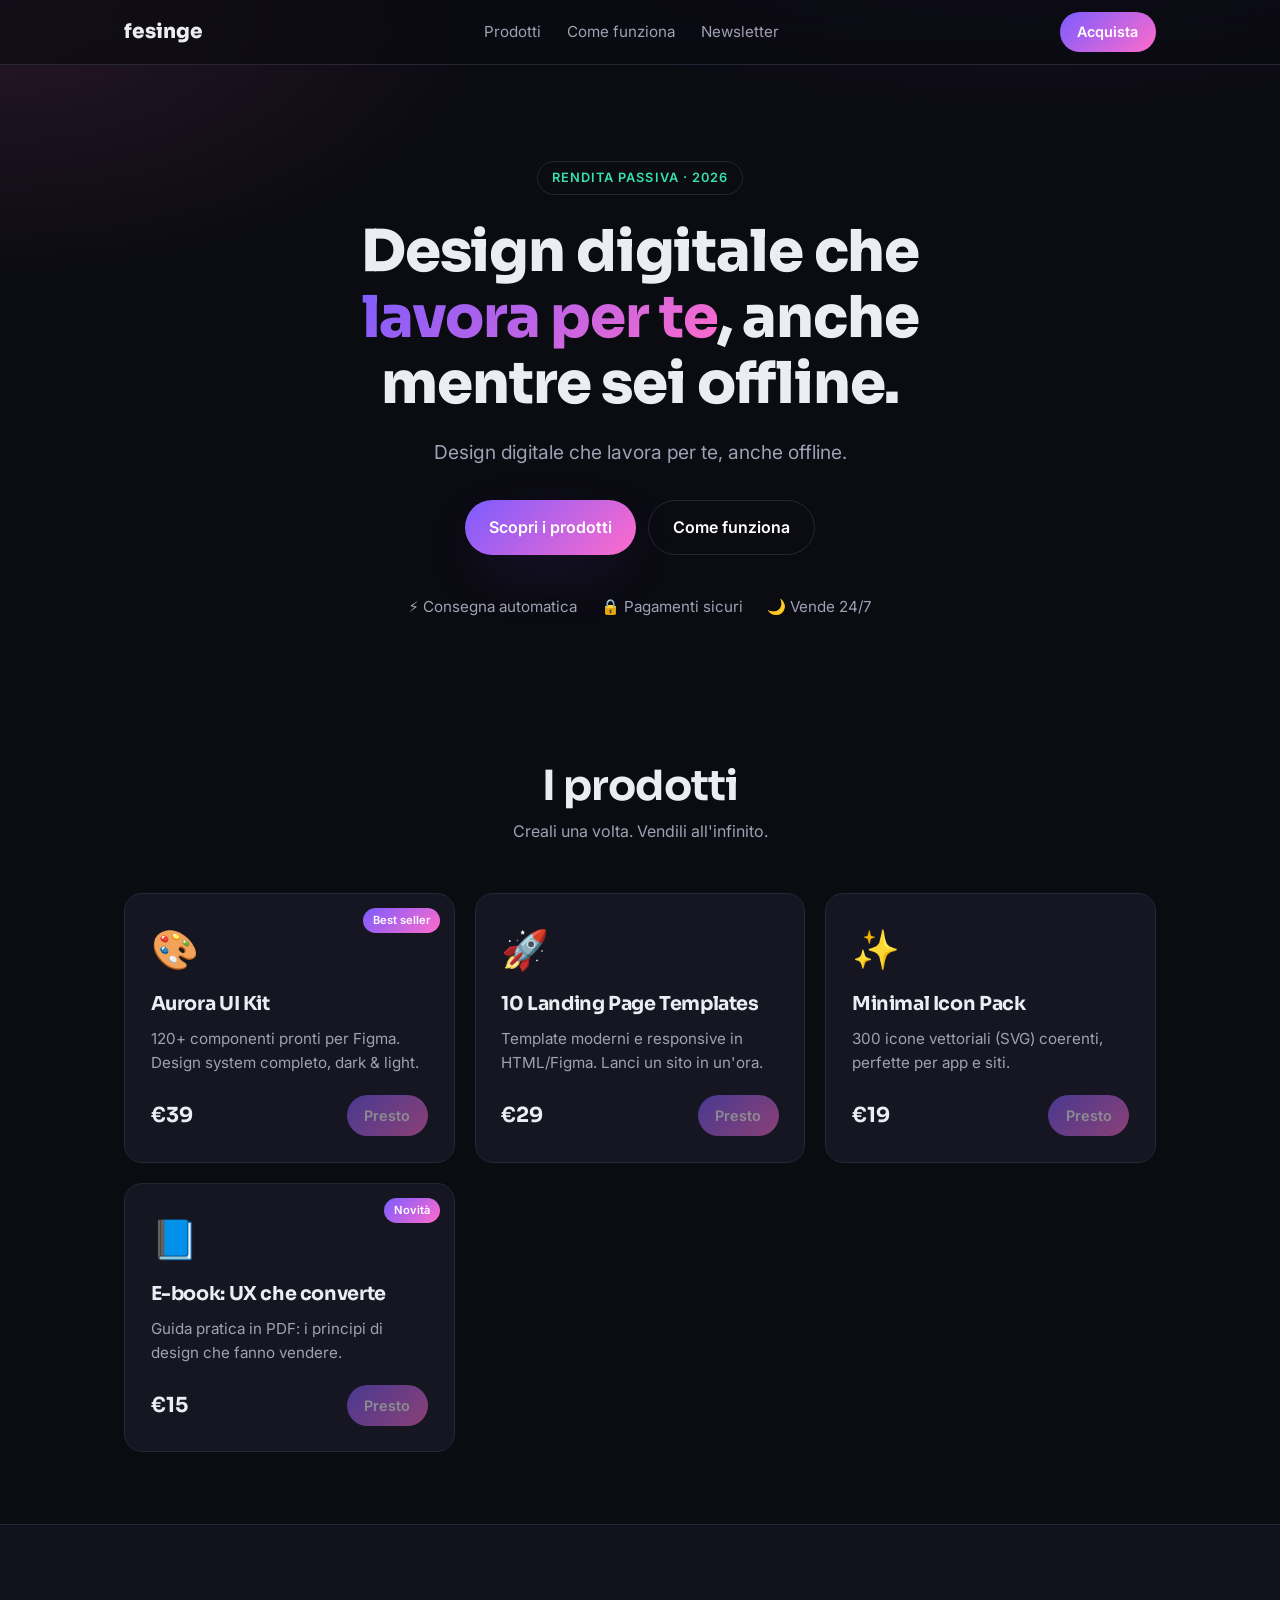
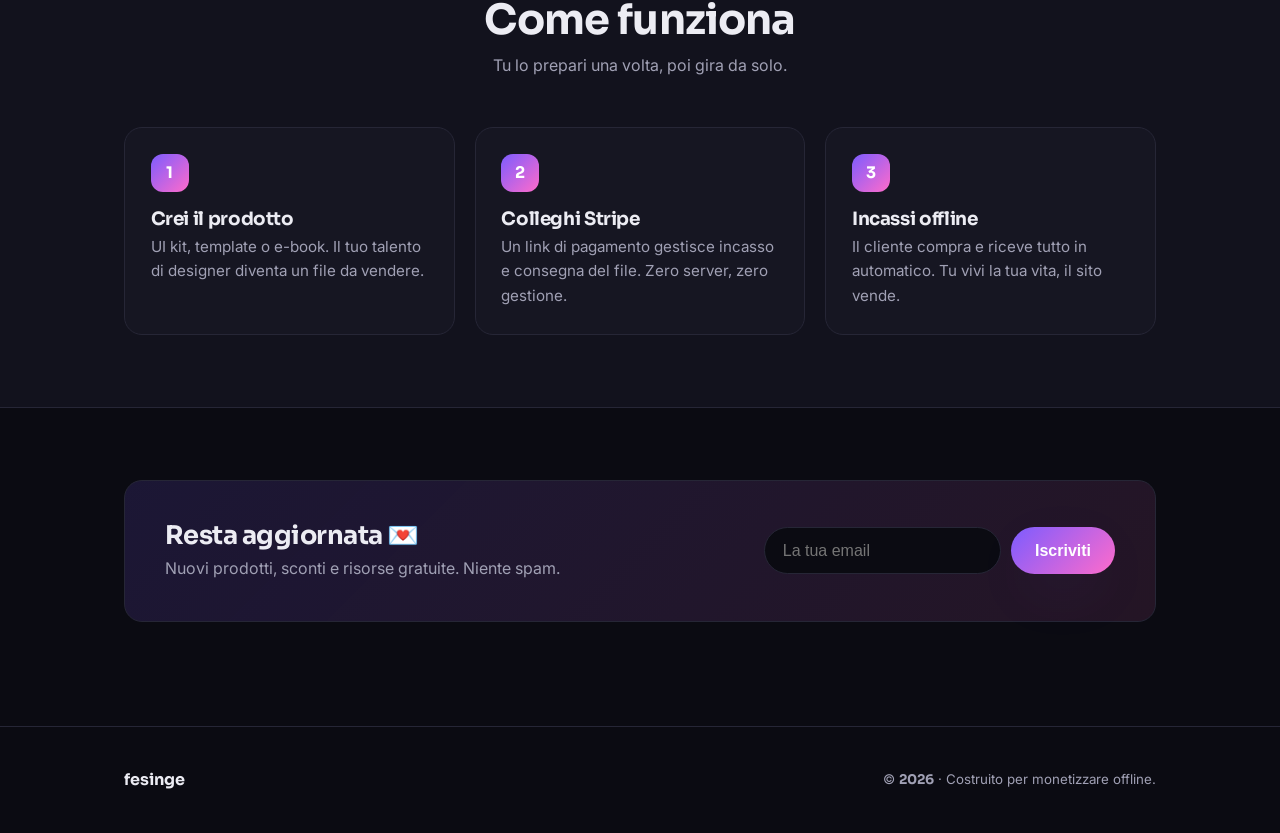
==== docs/index.html @ 43207b24 "Add static digital-products store for passive income Static, server-less storefront deployable on Gi" ====
<!DOCTYPE html>
<html lang="it">
<head>
  <meta charset="UTF-8" />
  <meta name="viewport" content="width=device-width, initial-scale=1.0" />
  <title>fesinge — Design digitale</title>
  <meta name="description" content="Store di prodotti digitali di design: UI kit, template e risorse. Acquisto e consegna automatici." />
  <link rel="preconnect" href="https://fonts.googleapis.com" />
  <link rel="preconnect" href="https://fonts.gstatic.com" crossorigin />
  <link href="https://fonts.googleapis.com/css2?family=Inter:wght@400;500;600;700;800&family=Sora:wght@600;700;800&display=swap" rel="stylesheet" />
  <link rel="stylesheet" href="styles.css" />
</head>
<body>
  <!-- ===================== NAV ===================== -->
  <header class="nav" id="nav">
    <div class="container nav__inner">
      <a href="#top" class="brand" data-brand-name>fesinge</a>
      <nav class="nav__links">
        <a href="#prodotti">Prodotti</a>
        <a href="#come-funziona">Come funziona</a>
        <a href="#newsletter">Newsletter</a>
      </nav>
      <a href="#prodotti" class="btn btn--small">Acquista</a>
    </div>
  </header>

  <!-- ===================== HERO ===================== -->
  <section class="hero" id="top">
    <div class="container hero__inner">
      <p class="eyebrow">Rendita passiva · 2026</p>
      <h1 class="hero__title">
        Design digitale che <span class="grad">lavora per te</span>,
        anche mentre sei offline.
      </h1>
      <p class="hero__sub" data-brand-tagline></p>
      <div class="hero__cta">
        <a href="#prodotti" class="btn">Scopri i prodotti</a>
        <a href="#come-funziona" class="btn btn--ghost">Come funziona</a>
      </div>
      <ul class="hero__trust">
        <li>⚡ Consegna automatica</li>
        <li>🔒 Pagamenti sicuri</li>
        <li>🌙 Vende 24/7</li>
      </ul>
    </div>
  </section>

  <!-- ===================== PRODOTTI ===================== -->
  <section class="section" id="prodotti">
    <div class="container">
      <div class="section__head">
        <h2>I prodotti</h2>
        <p>Creali una volta. Vendili all'infinito.</p>
      </div>
      <div class="grid" id="product-grid"><!-- generato da app.js --></div>
    </div>
  </section>

  <!-- ===================== AD SLOT ===================== -->
  <div class="container ad-wrap" id="ad-slot" hidden></div>

  <!-- ===================== COME FUNZIONA ===================== -->
  <section class="section section--alt" id="come-funziona">
    <div class="container">
      <div class="section__head">
        <h2>Come funziona</h2>
        <p>Tu lo prepari una volta, poi gira da solo.</p>
      </div>
      <div class="steps">
        <div class="step">
          <span class="step__num">1</span>
          <h3>Crei il prodotto</h3>
          <p>UI kit, template o e-book. Il tuo talento di designer diventa un file da vendere.</p>
        </div>
        <div class="step">
          <span class="step__num">2</span>
          <h3>Colleghi Stripe</h3>
          <p>Un link di pagamento gestisce incasso e consegna del file. Zero server, zero gestione.</p>
        </div>
        <div class="step">
          <span class="step__num">3</span>
          <h3>Incassi offline</h3>
          <p>Il cliente compra e riceve tutto in automatico. Tu vivi la tua vita, il sito vende.</p>
        </div>
      </div>
    </div>
  </section>

  <!-- ===================== NEWSLETTER ===================== -->
  <section class="section" id="newsletter">
    <div class="container">
      <div class="newsletter" id="newsletter-card">
        <div>
          <h2>Resta aggiornata 💌</h2>
          <p>Nuovi prodotti, sconti e risorse gratuite. Niente spam.</p>
        </div>
        <form class="newsletter__form" id="newsletter-form" method="post">
          <input type="email" name="email" placeholder="La tua email" required aria-label="Email" />
          <button class="btn" type="submit">Iscriviti</button>
        </form>
      </div>
    </div>
  </section>

  <!-- ===================== FOOTER ===================== -->
  <footer class="footer">
    <div class="container footer__inner">
      <span data-brand-name>fesinge</span>
      <div class="footer__social" id="footer-social"></div>
      <small>© <span id="year"></span> · Costruito per monetizzare offline.</small>
    </div>
  </footer>

  <script src="config.js"></script>
  <script src="app.js"></script>
</body>
</html>
---- docs/styles.css ----
/* ===================== TOKENS ===================== */
:root {
  --bg: #0b0b12;
  --bg-soft: #12121d;
  --card: #161622;
  --line: #262636;
  --text: #ECECF3;
  --muted: #A0A0B4;
  --brand: #7C5CFF;
  --brand-2: #FF6BCB;
  --accent: #38E1B0;
  --radius: 18px;
  --maxw: 1080px;
  --shadow: 0 20px 60px -20px rgba(124, 92, 255, .35);
}

* { box-sizing: border-box; margin: 0; padding: 0; }
html { scroll-behavior: smooth; }
body {
  font-family: "Inter", system-ui, sans-serif;
  background: radial-gradient(1200px 600px at 80% -10%, rgba(124,92,255,.18), transparent 60%),
              radial-gradient(900px 500px at 0% 0%, rgba(255,107,203,.12), transparent 55%),
              var(--bg);
  color: var(--text);
  line-height: 1.6;
  -webkit-font-smoothing: antialiased;
}
.container { width: 100%; max-width: var(--maxw); margin: 0 auto; padding: 0 24px; }

h1, h2, h3 { font-family: "Sora", "Inter", sans-serif; line-height: 1.15; letter-spacing: -.02em; }
a { color: inherit; text-decoration: none; }

/* ===================== BUTTONS ===================== */
.btn {
  display: inline-flex; align-items: center; justify-content: center; gap: .5rem;
  background: linear-gradient(135deg, var(--brand), var(--brand-2));
  color: #fff; font-weight: 600; font-size: 1rem;
  padding: .85rem 1.5rem; border: 0; border-radius: 999px; cursor: pointer;
  transition: transform .15s ease, box-shadow .15s ease, opacity .15s ease;
  box-shadow: var(--shadow);
}
.btn:hover { transform: translateY(-2px); }
.btn:active { transform: translateY(0); }
.btn--ghost { background: transparent; box-shadow: none; border: 1px solid var(--line); }
.btn--small { padding: .55rem 1.1rem; font-size: .9rem; }
.btn--disabled { opacity: .5; cursor: not-allowed; pointer-events: none; box-shadow: none; }

/* ===================== NAV ===================== */
.nav {
  position: sticky; top: 0; z-index: 50;
  backdrop-filter: blur(12px);
  background: rgba(11,11,18,.7);
  border-bottom: 1px solid var(--line);
}
.nav__inner { display: flex; align-items: center; justify-content: space-between; height: 64px; }
.brand { font-family: "Sora"; font-weight: 800; font-size: 1.25rem; }
.nav__links { display: flex; gap: 1.6rem; }
.nav__links a { color: var(--muted); font-size: .95rem; transition: color .15s; }
.nav__links a:hover { color: var(--text); }

/* ===================== HERO ===================== */
.hero { padding: 96px 0 72px; }
.hero__inner { text-align: center; max-width: 760px; margin: 0 auto; }
.eyebrow {
  display: inline-block; font-size: .8rem; font-weight: 600; letter-spacing: .08em;
  text-transform: uppercase; color: var(--accent);
  border: 1px solid var(--line); padding: .35rem .9rem; border-radius: 999px; margin-bottom: 1.5rem;
}
.hero__title { font-size: clamp(2.2rem, 6vw, 3.6rem); font-weight: 800; }
.grad { background: linear-gradient(135deg, var(--brand), var(--brand-2)); -webkit-background-clip: text; background-clip: text; color: transparent; }
.hero__sub { color: var(--muted); font-size: 1.2rem; margin: 1.25rem auto 2rem; max-width: 560px; }
.hero__cta { display: flex; gap: .8rem; justify-content: center; flex-wrap: wrap; }
.hero__trust {
  list-style: none; display: flex; gap: 1.5rem; justify-content: center; flex-wrap: wrap;
  margin-top: 2.5rem; color: var(--muted); font-size: .95rem;
}

/* ===================== SECTIONS ===================== */
.section { padding: 72px 0; }
.section--alt { background: var(--bg-soft); border-block: 1px solid var(--line); }
.section__head { text-align: center; margin-bottom: 3rem; }
.section__head h2 { font-size: clamp(1.8rem, 4vw, 2.6rem); }
.section__head p { color: var(--muted); margin-top: .5rem; }

/* ===================== PRODUCT GRID ===================== */
.grid { display: grid; grid-template-columns: repeat(auto-fill, minmax(250px, 1fr)); gap: 1.25rem; }
.card {
  background: var(--card); border: 1px solid var(--line); border-radius: var(--radius);
  padding: 1.6rem; display: flex; flex-direction: column; gap: .75rem;
  transition: transform .2s ease, border-color .2s ease;
  position: relative; overflow: hidden;
}
.card:hover { transform: translateY(-4px); border-color: var(--brand); }
.card__emoji { font-size: 2.4rem; }
.card__name { font-size: 1.2rem; font-weight: 700; }
.card__desc { color: var(--muted); font-size: .95rem; flex: 1; }
.card__foot { display: flex; align-items: center; justify-content: space-between; margin-top: .5rem; }
.card__price { font-family: "Sora"; font-weight: 700; font-size: 1.3rem; }
.card__badge {
  position: absolute; top: 14px; right: 14px;
  background: linear-gradient(135deg, var(--brand), var(--brand-2));
  color: #fff; font-size: .7rem; font-weight: 600; padding: .25rem .6rem; border-radius: 999px;
}

/* ===================== STEPS ===================== */
.steps { display: grid; grid-template-columns: repeat(auto-fit, minmax(240px, 1fr)); gap: 1.25rem; }
.step { background: var(--card); border: 1px solid var(--line); border-radius: var(--radius); padding: 1.6rem; }
.step__num {
  display: inline-grid; place-items: center; width: 38px; height: 38px; border-radius: 12px;
  background: linear-gradient(135deg, var(--brand), var(--brand-2)); color: #fff;
  font-family: "Sora"; font-weight: 700; margin-bottom: 1rem;
}
.step h3 { font-size: 1.15rem; margin-bottom: .4rem; }
.step p { color: var(--muted); font-size: .95rem; }

/* ===================== NEWSLETTER ===================== */
.newsletter {
  background: linear-gradient(135deg, rgba(124,92,255,.15), rgba(255,107,203,.1));
  border: 1px solid var(--line); border-radius: var(--radius);
  padding: 2.5rem; display: flex; align-items: center; justify-content: space-between;
  gap: 2rem; flex-wrap: wrap;
}
.newsletter h2 { font-size: 1.6rem; }
.newsletter p { color: var(--muted); margin-top: .35rem; }
.newsletter__form { display: flex; gap: .6rem; flex-wrap: wrap; }
.newsletter__form input {
  background: var(--bg); border: 1px solid var(--line); color: var(--text);
  padding: .85rem 1.1rem; border-radius: 999px; font-size: 1rem; min-width: 220px;
}
.newsletter__form input:focus { outline: 2px solid var(--brand); border-color: transparent; }

/* ===================== AD SLOT ===================== */
.ad-wrap { margin: 2rem auto; text-align: center; }

/* ===================== FOOTER ===================== */
.footer { border-top: 1px solid var(--line); padding: 2.5rem 0; margin-top: 2rem; }
.footer__inner { display: flex; align-items: center; justify-content: space-between; gap: 1rem; flex-wrap: wrap; }
.footer__inner span { font-family: "Sora"; font-weight: 700; }
.footer__inner small { color: var(--muted); }
.footer__social { display: flex; gap: 1rem; }
.footer__social a { color: var(--muted); transition: color .15s; }
.footer__social a:hover { color: var(--text); }

/* ===================== RESPONSIVE ===================== */
@media (max-width: 640px) {
  .nav__links { display: none; }
  .newsletter { flex-direction: column; align-items: flex-start; }
  .hero { padding: 64px 0 48px; }
}
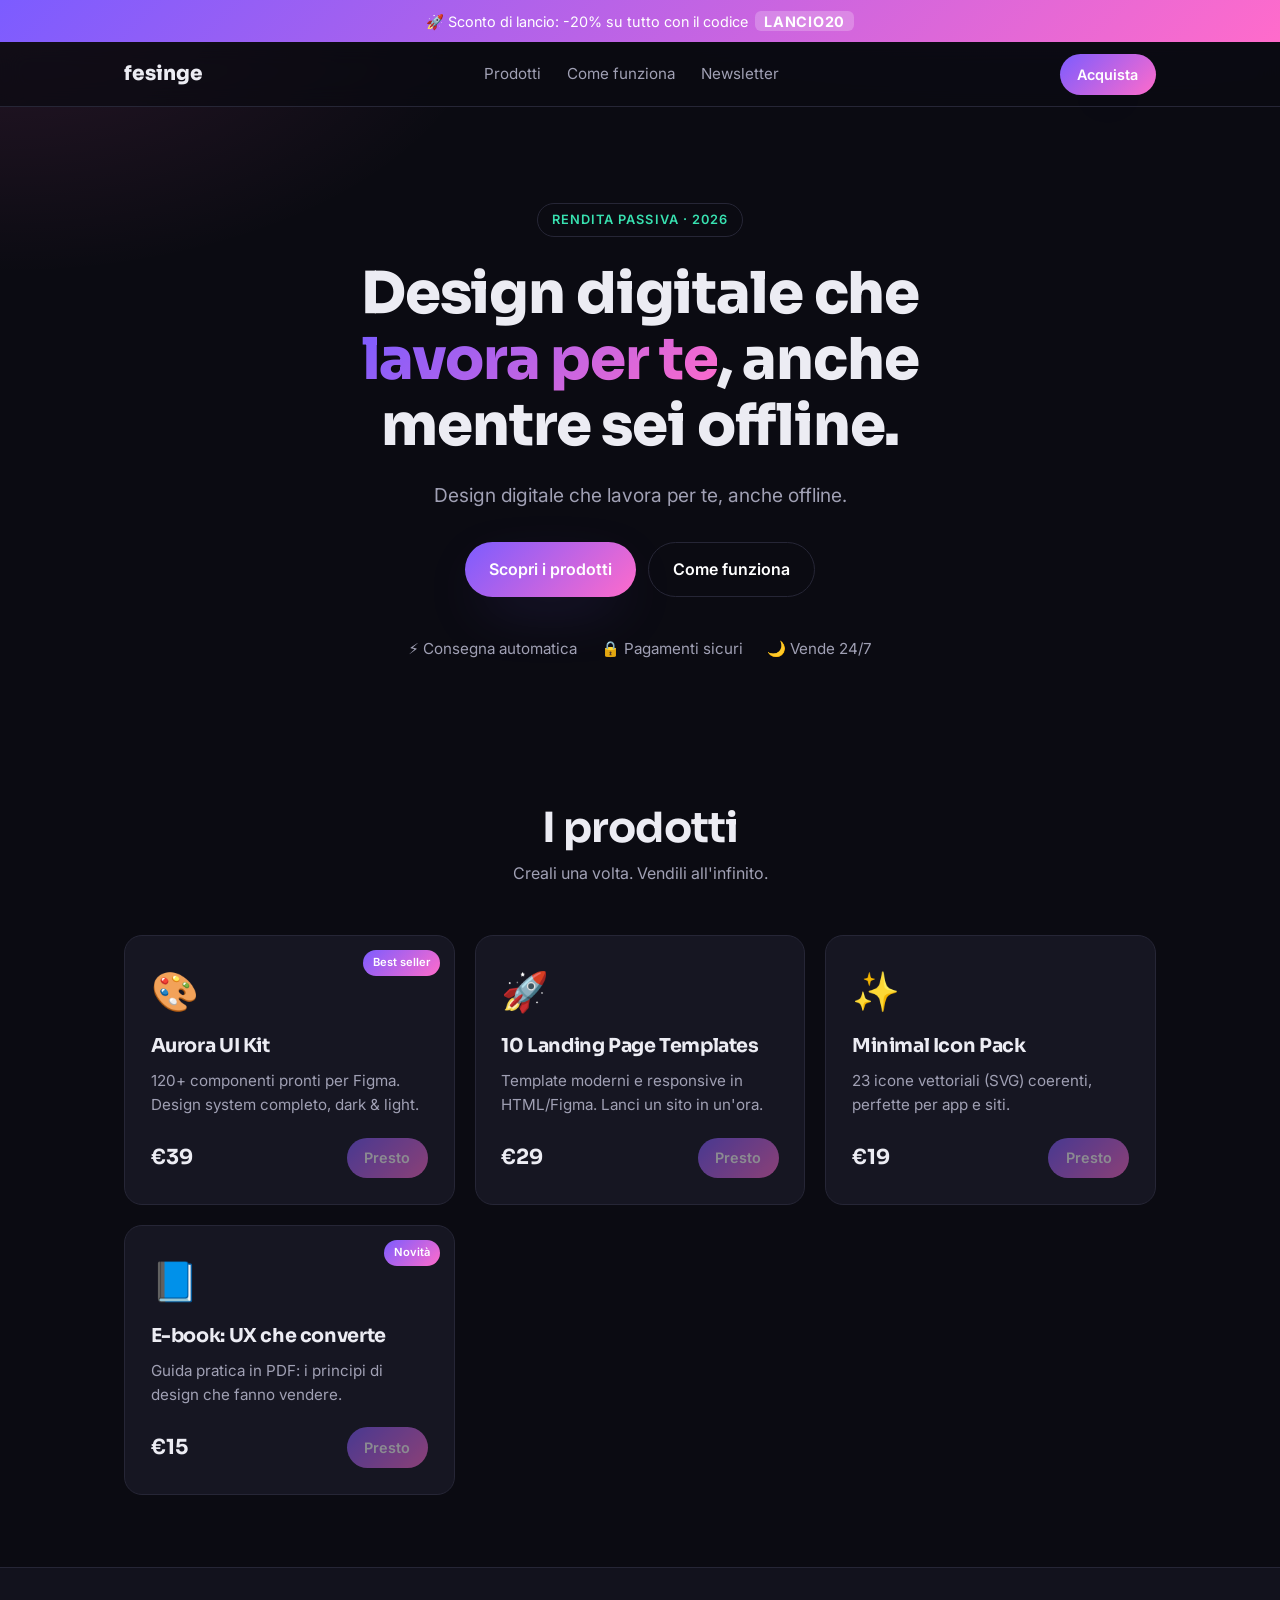
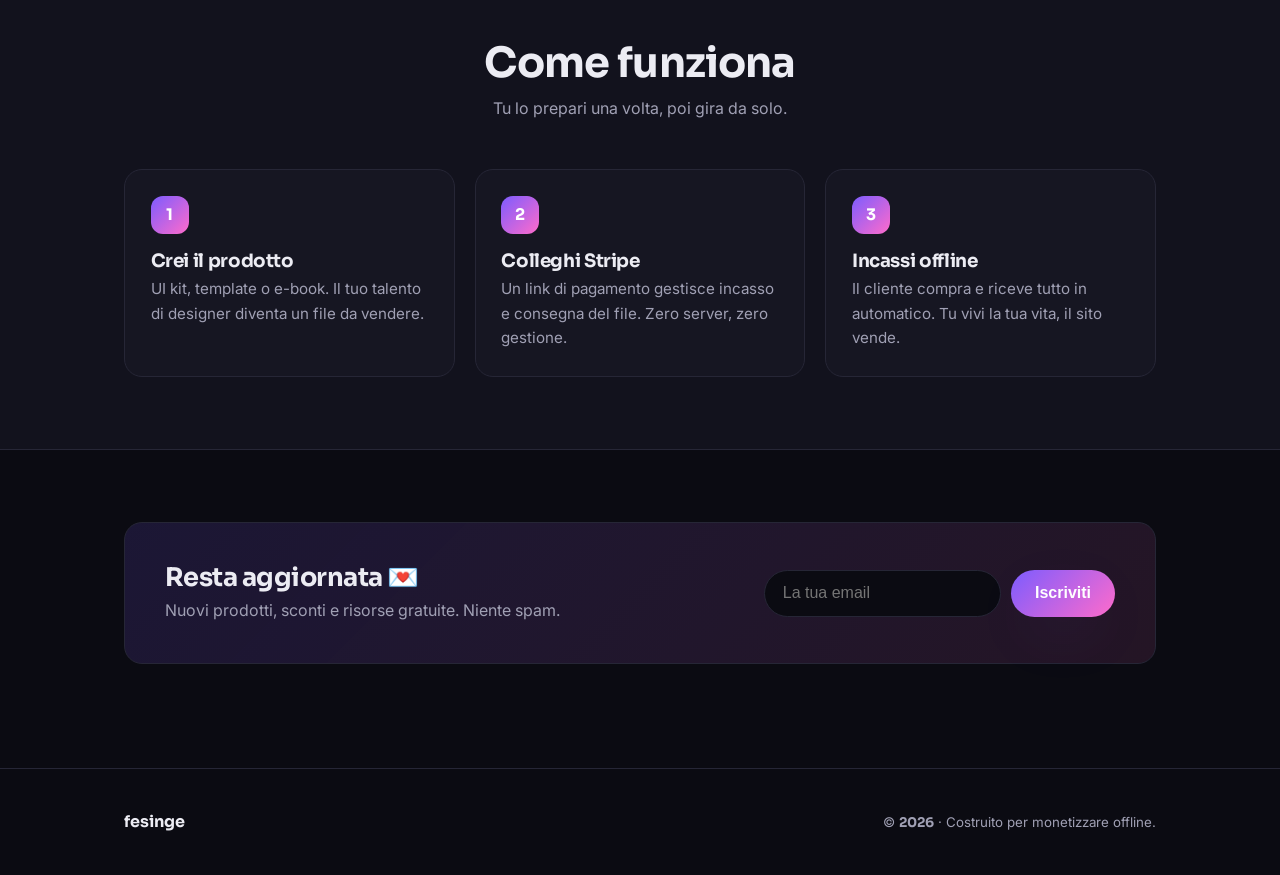
==== commit ed086441: "Add thank-you page and launch-discount banner - docs/grazie.html: branded post-purchase page for Str" ====
--- a/docs/index.html
+++ b/docs/index.html
@@ -11,6 +11,9 @@
   <link rel="stylesheet" href="styles.css" />
 </head>
 <body>
+  <!-- ===================== PROMO BAR ===================== -->
+  <div class="promo" id="promo-bar" hidden></div>
+
   <!-- ===================== NAV ===================== -->
   <header class="nav" id="nav">
     <div class="container nav__inner">
--- a/docs/styles.css
+++ b/docs/styles.css
@@ -44,6 +44,16 @@
 .btn--ghost { background: transparent; box-shadow: none; border: 1px solid var(--line); }
 .btn--small { padding: .55rem 1.1rem; font-size: .9rem; }
 .btn--disabled { opacity: .5; cursor: not-allowed; pointer-events: none; box-shadow: none; }
+
+/* ===================== PROMO BAR ===================== */
+.promo {
+  text-align: center; font-size: .9rem; padding: .6rem 1rem;
+  background: linear-gradient(135deg, var(--brand), var(--brand-2)); color: #fff;
+}
+.promo__code {
+  background: rgba(255,255,255,.22); padding: .1rem .55rem; border-radius: 6px;
+  letter-spacing: .05em; font-weight: 700; margin-left: .2rem;
+}
 
 /* ===================== NAV ===================== */
 .nav {
